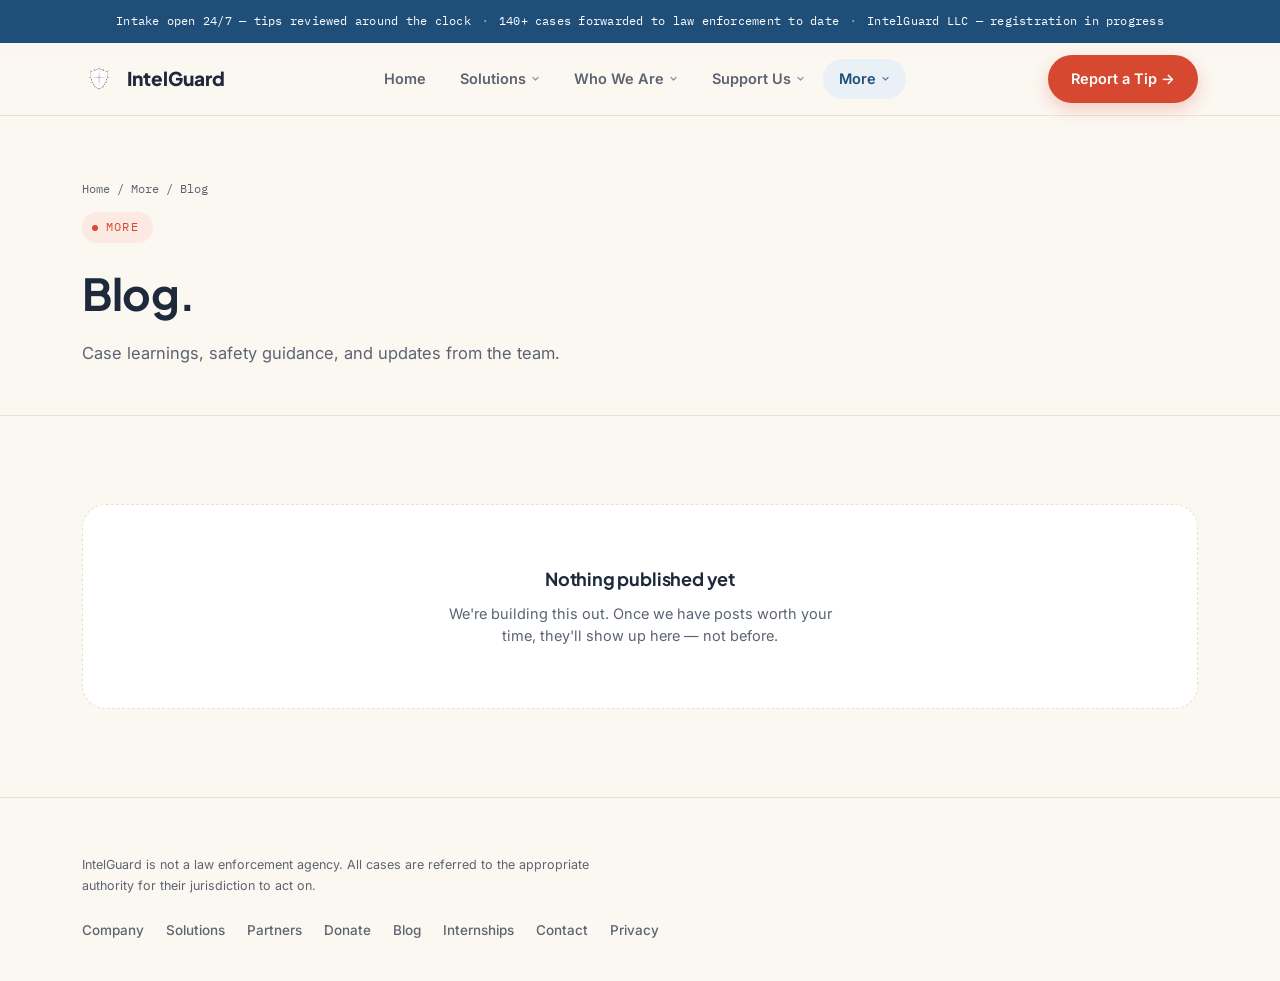
==== blog.html @ dc1de582 "Add files via upload" ====
<!DOCTYPE html>
<html lang="en">
<head>
<meta charset="UTF-8">
<meta name="viewport" content="width=device-width, initial-scale=1.0">
<title>Blog — IntelGuard</title>
<style>
@import url('https://fonts.googleapis.com/css2?family=Plus+Jakarta+Sans:wght@500;600;700;800&family=Inter:wght@400;500;600&family=IBM+Plex+Mono:wght@400;500;600&display=swap');
:root{
  --paper:#FBF7F1; --card:#FFFFFF; --ink:#1E2A3B; --text-dim:#5C6472;
  --trust:#1F4E79; --trust-soft:#E9F1F7; --trust-line:#CADCE9;
  --warm:#D6482F; --warm-dark:#B83A24; --warm-soft:#FCEAE2; --warm-line:#F2C9B9;
  --line:#E9E2D3; --radius-lg:24px; --radius-md:16px; --radius-sm:10px;
}
*{box-sizing:border-box; margin:0; padding:0;}
html{scroll-behavior:smooth;}
body{background:var(--paper); color:var(--ink); font-family:'Inter',sans-serif; line-height:1.55; -webkit-font-smoothing:antialiased;}
h1,h2,h3{font-family:'Plus Jakarta Sans',sans-serif; font-weight:700; letter-spacing:-0.01em; color:var(--ink);}
.mono{font-family:'IBM Plex Mono',monospace;}
a{color:inherit;}
img,svg{display:block;}
:focus-visible{outline:2px solid var(--trust); outline-offset:3px;}
@media (prefers-reduced-motion: reduce){ *{animation-duration:.001ms !important; animation-iteration-count:1 !important; transition-duration:.001ms !important; scroll-behavior:auto !important;} }
.wrap{max-width:1180px; margin:0 auto; padding:0 32px;}
section{padding:88px 0;}
@media (max-width:720px){ section{padding:56px 0;} .wrap{padding:0 20px;} }
.eyebrow{font-family:'IBM Plex Mono',monospace; font-size:12px; letter-spacing:.1em; text-transform:uppercase; color:var(--warm); display:inline-flex; align-items:center; gap:8px; margin-bottom:16px; background:var(--warm-soft); padding:6px 14px 6px 10px; border-radius:100px;}
.eyebrow::before{content:''; width:6px; height:6px; border-radius:50%; background:var(--warm); display:inline-block;}
.eyebrow.trust{color:var(--trust); background:var(--trust-soft);}
.eyebrow.trust::before{background:var(--trust);}

/* status strip */
.status-strip{background:var(--trust); color:#fff;}
.status-strip .wrap{display:flex; align-items:center; justify-content:center; gap:8px; padding:9px 32px; text-align:center; flex-wrap:wrap;}
.status-strip p{font-size:12px; font-family:'IBM Plex Mono',monospace; letter-spacing:.02em;}
.status-strip .sep{opacity:.5; padding:0 4px;}

/* nav + dropdowns */
nav{position:sticky; top:0; left:0; right:0; z-index:50; background:rgba(251,247,241,.94); backdrop-filter:blur(10px); border-bottom:1px solid var(--line);}
nav .wrap{display:flex; align-items:center; justify-content:space-between; height:72px;}
.logo{display:flex; align-items:center; gap:11px; font-family:'Plus Jakarta Sans',sans-serif; font-weight:800; font-size:19px; text-decoration:none;}
.logo img{width:34px; height:34px;}
.nav-links{position:relative; display:flex; align-items:center; gap:2px; font-size:14.5px; color:var(--text-dim); font-weight:600;}
.nav-links > a.nav-top, .nav-item > a.nav-top{position:relative; z-index:2; text-decoration:none; padding:9px 16px; border-radius:100px; color:var(--text-dim); transition:color .2s; display:inline-flex; align-items:center; gap:5px;}
.nav-links > a.nav-top:hover, .nav-item > a.nav-top:hover{color:var(--trust);}
.nav-links > a.nav-top.active, .nav-item > a.nav-top.active{color:var(--trust);}
.nav-indicator{position:absolute; top:0; height:100%; background:var(--trust-soft); border-radius:100px; z-index:1; transition:left .32s cubic-bezier(.65,0,.35,1), width .32s cubic-bezier(.65,0,.35,1), opacity .2s; opacity:0;}
.nav-links:hover .nav-indicator{opacity:1;}
.nav-indicator.settled{opacity:1;}
.nav-item{position:relative;}
.chev{width:9px; height:9px; transition:transform .2s; opacity:.7;}
.nav-item:hover .chev{transform:rotate(180deg);}
.dropdown-panel{
  position:absolute; top:calc(100% + 10px); left:0; background:#fff; border-radius:18px;
  box-shadow:0 24px 48px -18px rgba(30,42,59,.28); border:1px solid var(--line);
  padding:8px; min-width:200px; z-index:5;
  opacity:0; visibility:hidden; transform:translateY(-6px);
  transition:opacity .18s ease, transform .18s ease, visibility .18s;
}
.nav-item:hover .dropdown-panel, .nav-item:focus-within .dropdown-panel{opacity:1; visibility:visible; transform:translateY(0);}
.dropdown-panel a{display:block; padding:11px 14px; border-radius:12px; color:var(--ink); text-decoration:none; font-weight:600; font-size:14px; transition:background .15s, color .15s;}
.dropdown-panel a:hover{background:var(--trust-soft); color:var(--trust);}
@media (max-width:1040px){ .nav-links{display:none;} }

.btn{font-family:'Inter',sans-serif; font-weight:600; font-size:14.5px; padding:12px 22px; border-radius:100px; cursor:pointer; border:1.5px solid transparent; text-decoration:none; display:inline-flex; align-items:center; gap:8px; transition:all .15s;}
.btn-primary{background:var(--warm); color:#fff; box-shadow:0 6px 16px rgba(214,72,47,.25);}
.btn-primary:hover{background:var(--warm-dark); transform:translateY(-1px);}
.btn-trust{background:var(--trust); color:#fff; box-shadow:0 6px 16px rgba(31,78,121,.22);}
.btn-trust:hover{background:#173e63; transform:translateY(-1px);}
.btn-ghost{border-color:var(--line); color:var(--ink); background:var(--card);}
.btn-ghost:hover{border-color:var(--trust); color:var(--trust);}
.btn-lg{padding:15px 26px; font-size:15.5px;}

/* page header (non-home pages) */
.pagehead{padding:64px 0 48px; border-bottom:1px solid var(--line);}
.pagehead .crumb{font-family:'IBM Plex Mono',monospace; font-size:12px; color:var(--text-dim); margin-bottom:14px;}
.pagehead h1{font-size:clamp(30px,3.6vw,44px); margin-bottom:14px;}
.pagehead p{font-size:16.5px; color:var(--text-dim); max-width:600px;}
.page-photo{width:100%; height:260px; object-fit:cover; border-radius:var(--radius-lg); margin-top:32px; box-shadow:0 20px 50px -30px rgba(30,42,59,.3);}

/* hero */
.hero{padding-top:64px; padding-bottom:40px;}
.hero .wrap{display:grid; grid-template-columns:1.05fr .95fr; gap:56px; align-items:center;}
@media (max-width:900px){ .hero .wrap{grid-template-columns:1fr;} }
.hero h1{font-size:clamp(34px,4.4vw,54px); line-height:1.1; margin-bottom:20px;}
.hero h1 em{font-style:normal; color:var(--warm);}
.hero p.lede{font-size:17.5px; color:var(--text-dim); max-width:540px; margin-bottom:30px;}
.hero-ctas{display:flex; gap:14px; flex-wrap:wrap; margin-bottom:26px;}
.hero-note{font-size:13px; color:var(--text-dim); max-width:480px;}
.hero-note a{color:var(--trust); text-decoration:underline; font-weight:600;}
.hero-photo-wrap{position:relative; aspect-ratio:1/1; border-radius:var(--radius-lg); overflow:hidden; box-shadow:0 20px 50px -20px rgba(31,78,121,.3); border:1px solid var(--line);}
.hero-photo-wrap img{width:100%; height:100%; object-fit:cover;}
.hero-photo-wrap::after{content:''; position:absolute; inset:0; background:linear-gradient(0deg, rgba(30,42,59,.55) 0%, transparent 40%);}
.hero-photo-cap{position:absolute; bottom:18px; left:18px; right:18px; color:#fff; font-size:12px; font-family:'IBM Plex Mono',monospace; letter-spacing:.03em; z-index:2;}

.partners{background:var(--card); border-top:1px solid var(--line); border-bottom:1px solid var(--line); padding:28px 0;}
.partners .wrap{display:flex; align-items:center; gap:32px; flex-wrap:wrap; justify-content:center;}
.partners .lbl{font-family:'IBM Plex Mono',monospace; font-size:11px; letter-spacing:.08em; text-transform:uppercase; color:var(--text-dim);}
.partner-name{font-family:'Plus Jakarta Sans'; font-weight:700; font-size:14.5px; color:var(--text-dim); opacity:.75;}

.quick-grid{display:grid; grid-template-columns:repeat(3,1fr); gap:18px; margin-top:8px;}
@media (max-width:860px){ .quick-grid{grid-template-columns:1fr;} }
.quick-card{background:var(--card); border:1px solid var(--line); border-radius:var(--radius-md); padding:26px; text-decoration:none; display:block; box-shadow:0 8px 20px -16px rgba(30,42,59,.15); transition:transform .18s, box-shadow .18s;}
.quick-card:hover{transform:translateY(-3px); box-shadow:0 16px 30px -18px rgba(30,42,59,.28);}
.quick-card .idx{font-family:'IBM Plex Mono',monospace; font-size:11.5px; color:var(--warm); margin-bottom:12px; display:inline-block; background:var(--warm-soft); padding:4px 10px; border-radius:100px;}
.quick-card h3{font-size:16.5px; margin-bottom:8px;}
.quick-card p{font-size:13.5px; color:var(--text-dim); margin-bottom:14px;}
.quick-card .go{font-size:13px; font-weight:700; color:var(--trust);}

.stat-grid{display:grid; grid-template-columns:repeat(4,1fr); gap:20px; margin-top:52px;}
@media (max-width:800px){ .stat-grid{grid-template-columns:1fr 1fr;} }
.stat{background:var(--card); border:1px solid var(--line); border-radius:var(--radius-md); padding:24px; box-shadow:0 8px 24px -16px rgba(30,42,59,.15);}
.stat .num{font-family:'Plus Jakarta Sans'; font-weight:800; font-size:clamp(22px,2.2vw,30px); color:var(--trust);}
.stat .cap{font-size:13px; color:var(--text-dim); margin-top:8px;}

/* Thorn-style impact split: headline+tooltip copy left, stat list right */
.impact{background:var(--card); border-top:1px solid var(--line); border-bottom:1px solid var(--line);}
.impact-split{display:grid; grid-template-columns:1.1fr 0.9fr; gap:64px; align-items:start;}
@media (max-width:900px){ .impact-split{grid-template-columns:1fr; gap:40px;} }
.impact-copy h2{font-size:clamp(28px,3.4vw,40px); margin-bottom:20px; line-height:1.15;}
.impact-copy p{font-size:16.5px; color:var(--text-dim); margin-bottom:18px;}
.term{position:relative; border-bottom:1px dashed var(--trust-line); cursor:help;}
.term .q{display:inline-flex; width:15px; height:15px; border-radius:50%; background:var(--warm-soft); color:var(--warm-dark); font-family:'IBM Plex Mono',monospace; font-size:9px; align-items:center; justify-content:center; margin-left:3px; vertical-align:middle;}
.term .tip{position:absolute; bottom:135%; left:50%; transform:translateX(-50%); background:var(--ink); color:#fff; padding:10px 12px; border-radius:10px; font-size:12.5px; line-height:1.5; width:230px; opacity:0; visibility:hidden; pointer-events:none; transition:opacity .15s, visibility .15s; z-index:10;}
.term .tip::after{content:''; position:absolute; top:100%; left:50%; transform:translateX(-50%); border:6px solid transparent; border-top-color:var(--ink);}
.term:hover .tip, .term:focus-within .tip{opacity:1; visibility:visible;}
.impact-stat-list{display:flex; flex-direction:column;}
.impact-stat-list .lbl{font-family:'IBM Plex Mono',monospace; font-size:12px; letter-spacing:.05em; text-transform:uppercase; color:var(--text-dim); margin-bottom:6px;}
.impact-stat{padding:22px 0; border-top:1px solid var(--line);}
.impact-stat:first-of-type{border-top:none; padding-top:0;}
.impact-stat .num{font-family:'Plus Jakarta Sans'; font-weight:800; font-size:clamp(30px,3.4vw,42px); color:var(--trust); line-height:1.1;}
.impact-stat .cap{font-size:13.5px; color:var(--text-dim); margin-top:6px; text-transform:uppercase; letter-spacing:.03em; font-family:'IBM Plex Mono',monospace;}

.sec-head{max-width:640px; margin-bottom:48px;}
.sec-head h2{font-size:clamp(26px,3vw,36px); margin-bottom:14px;}
.sec-head p{color:var(--text-dim); font-size:16.5px;}

.split{display:grid; grid-template-columns:1fr 1fr; gap:56px; align-items:start;}
@media (max-width:860px){ .split{grid-template-columns:1fr;} }
.info-block{background:var(--card); border:1px solid var(--line); border-radius:var(--radius-md); padding:24px; margin-bottom:16px;}
.info-block h3{font-size:15.5px; margin-bottom:8px;}
.info-block p{font-size:14px; color:var(--text-dim);}
.quote{margin-top:24px; padding:22px 24px; background:var(--trust-soft); border-radius:var(--radius-md); border-left:3px solid var(--trust);}
.quote p{font-size:16px; font-style:italic; color:#274a63; margin-bottom:8px;}
.quote .who{font-size:12.5px; color:var(--trust); font-family:'IBM Plex Mono',monospace;}

.values-grid{display:grid; grid-template-columns:repeat(4,1fr); gap:16px;}
@media (max-width:900px){ .values-grid{grid-template-columns:1fr 1fr;} }
@media (max-width:520px){ .values-grid{grid-template-columns:1fr;} }
.value-card{background:var(--card); border:1px solid var(--line); border-radius:var(--radius-md); padding:26px 22px; box-shadow:0 8px 20px -16px rgba(30,42,59,.15);}
.value-card .tag{font-family:'IBM Plex Mono',monospace; font-size:11px; color:var(--warm); text-transform:uppercase; letter-spacing:.06em; background:var(--warm-soft); padding:4px 10px; border-radius:100px; display:inline-block; margin-bottom:14px;}
.value-card h3{font-size:16px; margin-bottom:8px;}
.value-card p{font-size:13.5px; color:var(--text-dim);}
.values-note{margin-top:32px; background:var(--warm-soft); border:1px solid var(--warm-line); border-radius:var(--radius-md); padding:22px 26px; font-size:14.5px; color:#6B4E42;}

.guide-grid{display:grid; grid-template-columns:1fr 1fr; gap:20px;}
@media (max-width:800px){ .guide-grid{grid-template-columns:1fr;} }
.guide-card{background:var(--trust-soft); border-radius:var(--radius-md); padding:26px; border:1px solid var(--trust-line);}
.guide-card.dont{border-color:var(--warm-line); background:var(--warm-soft);}
.guide-card h3{font-size:15px; margin-bottom:14px; display:flex; align-items:center; gap:10px;}
.guide-card .mark{width:24px; height:24px; border-radius:50%; display:flex; align-items:center; justify-content:center; color:#fff; font-weight:700; font-size:13px; flex:none;}
.guide-card.do .mark{background:var(--trust);}
.guide-card.dont .mark{background:var(--warm);}
.guide-card ul{padding-left:18px; font-size:14px; color:#3E5A70;}
.guide-card.dont ul{color:#6B4E42;}
.guide-card li{margin-bottom:8px;}
.guide-highlight{margin-top:20px; font-size:13.5px; color:#3E5A70; background:var(--card); border:1px solid var(--trust-line); border-radius:var(--radius-sm); padding:14px 16px;}

.team-subhead{font-family:'IBM Plex Mono',monospace; font-size:12px; letter-spacing:.08em; text-transform:uppercase; color:var(--text-dim); margin:40px 0 18px;}
.team-subhead:first-of-type{margin-top:0;}

.email-grid{display:grid; grid-template-columns:repeat(3,1fr); gap:18px;}
@media (max-width:900px){ .email-grid{grid-template-columns:1fr;} }
.email-card{background:var(--card); border:1px solid var(--line); border-radius:var(--radius-lg); padding:28px; box-shadow:0 8px 24px -16px rgba(30,42,59,.15);}
.email-card .ico{width:40px; height:40px; border-radius:12px; background:var(--trust-soft); color:var(--trust); display:flex; align-items:center; justify-content:center; font-family:'Plus Jakarta Sans'; font-weight:800; margin-bottom:16px;}
.email-card.tip .ico{background:var(--warm-soft); color:var(--warm);}
.email-card h3{font-size:16.5px; margin-bottom:4px;}
.email-card .addr{display:inline-block; font-family:'IBM Plex Mono',monospace; font-size:13.5px; color:var(--trust); text-decoration:none; margin-bottom:14px; word-break:break-all;}
.email-card.tip .addr{color:var(--warm-dark);}
.email-card .addr:hover{text-decoration:underline;}
.email-card p{font-size:13.5px; color:var(--text-dim); margin-bottom:18px;}

.social-row{display:flex; gap:14px; flex-wrap:wrap; margin-top:12px;}
.social-card{display:flex; align-items:center; gap:12px; background:var(--card); border:1px solid var(--line); border-radius:var(--radius-md); padding:14px 20px; text-decoration:none; transition:border-color .15s, transform .15s;}
.social-card:hover{border-color:var(--trust); transform:translateY(-2px);}
.social-card .dot{width:9px; height:9px; border-radius:50%; background:var(--trust);}
.social-card .t1{font-family:'Plus Jakarta Sans'; font-weight:700; font-size:14px; display:block;}
.social-card .t2{font-size:11.5px; color:var(--text-dim);}

.side-list{margin-top:20px;}
.side-list li{list-style:none; display:flex; gap:14px; padding:16px 0; border-top:1px solid var(--line); font-size:14.5px; color:var(--text-dim);}
.side-list li:first-child{border-top:none;}
.side-list li .k{font-family:'IBM Plex Mono',monospace; color:#fff; background:var(--trust); flex:none; width:26px; height:26px; border-radius:50%; display:flex; align-items:center; justify-content:center; font-size:11px;}

.legal-footer{margin-top:22px; padding-top:18px; border-top:1px solid var(--line); font-size:12px; color:#8A8477; line-height:1.7;}

/* resource / crisis box */
.resource-box{background:var(--trust-soft); border:1px solid var(--trust-line); border-radius:var(--radius-md); padding:24px 26px; margin-top:32px;}
.resource-box h3{font-size:15px; margin-bottom:14px; color:var(--trust);}
.resource-box .r-item{display:flex; justify-content:space-between; align-items:baseline; gap:16px; padding:10px 0; border-top:1px solid var(--trust-line);}
.resource-box .r-item:first-of-type{border-top:none;}
.resource-box .r-name{font-size:14px; font-weight:600; color:#274a63;}
.resource-box .r-way{font-family:'IBM Plex Mono',monospace; font-size:13px; color:var(--trust);}

.empty-state{text-align:center; padding:60px 20px; background:var(--card); border:1px dashed var(--line); border-radius:var(--radius-lg);}
.empty-state h3{font-size:18px; margin-bottom:10px;}
.empty-state p{font-size:14.5px; color:var(--text-dim); max-width:420px; margin:0 auto;}

.donate-hero{background:var(--card); border:1px solid var(--line); border-radius:var(--radius-lg); padding:36px; text-align:center; box-shadow:0 20px 50px -30px rgba(30,42,59,.3);}
.donate-hero h3{font-size:20px; margin-bottom:10px;}
.donate-hero p{font-size:15px; color:var(--text-dim); max-width:460px; margin:0 auto 22px;}

/* quotes */
.quote-grid{display:grid; grid-template-columns:repeat(3,1fr); gap:18px;}
@media (max-width:860px){ .quote-grid{grid-template-columns:1fr;} }
.quote-card{background:var(--card); border:1px solid var(--line); border-radius:var(--radius-md); padding:26px; box-shadow:0 8px 20px -16px rgba(30,42,59,.15); position:relative;}
.quote-card .qmark{font-family:'Plus Jakarta Sans'; font-size:34px; color:var(--trust-line); line-height:1; margin-bottom:8px;}
.quote-card p{font-size:14.5px; color:var(--text-dim); font-style:italic; margin-bottom:16px;}
.quote-card .who{font-size:12.5px; font-weight:700; color:var(--ink);}
.quote-card .placeholder-tag{position:absolute; top:14px; right:14px; font-family:'IBM Plex Mono',monospace; font-size:9.5px; letter-spacing:.05em; text-transform:uppercase; color:var(--warm-dark); background:var(--warm-soft); padding:3px 8px; border-radius:100px;}

/* org chart */
.orgchart{position:relative; padding-top:12px;}
.org-tier{display:flex; justify-content:center; align-items:flex-start; gap:28px; margin-bottom:72px; flex-wrap:wrap; position:relative; z-index:2;}
.org-tier:last-child{margin-bottom:0;}
.org-node{width:216px; background:var(--card); border:1px solid var(--line); border-top:3px solid var(--trust); border-radius:var(--radius-lg); padding:22px 18px; text-align:center; box-shadow:0 10px 26px -16px rgba(30,42,59,.2);}
.org-node.dept{border-top:3px solid var(--warm);}
.org-node .tag{font-family:'IBM Plex Mono',monospace; font-size:10px; letter-spacing:.08em; text-transform:uppercase; color:var(--trust); background:var(--trust-soft); padding:4px 10px; border-radius:100px; display:inline-block; margin-bottom:12px;}
.org-node.dept .tag{color:var(--warm-dark); background:var(--warm-soft);}
.org-node .avatar{width:48px; height:48px; border-radius:50%; background:var(--trust-soft); color:var(--trust); display:flex; align-items:center; justify-content:center; font-family:'Plus Jakarta Sans'; font-weight:800; font-size:16px; margin:0 auto 12px;}
.org-node.dept .avatar{background:var(--warm-soft); color:var(--warm-dark);}
.org-node h3{font-size:15.5px; margin-bottom:2px;}
.org-node .role{font-size:12px; color:var(--text-dim); margin-bottom:10px; line-height:1.4;}
.org-node .em{font-size:11.5px; font-family:'IBM Plex Mono',monospace; color:var(--trust); text-decoration:none; word-break:break-all;}
.org-node .em:hover{text-decoration:underline;}
.org-node.deptlabel{border-top:3px dashed var(--text-dim); background:var(--paper); box-shadow:none;}
.org-node.deptlabel .tag{color:var(--text-dim); background:var(--card); border:1px solid var(--line);}
.org-node.deptlabel h3{margin-bottom:4px;}
.org-node.deptlabel .sub{font-size:11.5px; color:var(--text-dim); font-style:italic;}
.orgsvg{position:absolute; inset:0; width:100%; height:100%; z-index:1; overflow:visible; pointer-events:none;}
.org-line{stroke:var(--trust-line); stroke-width:2;}
@media (max-width:720px){ .org-tier{gap:20px; margin-bottom:56px;} .org-node{width:100%; max-width:260px;} }

footer{padding:56px 0 40px; border-top:1px solid var(--line);}
.foot-grid{display:flex; justify-content:space-between; flex-wrap:wrap; gap:24px; align-items:flex-end;}
footer .foot-note{font-size:12.5px; color:var(--text-dim); max-width:520px; line-height:1.7;}
footer .foot-links{display:flex; gap:22px; font-size:13.5px; color:var(--text-dim); font-weight:500; flex-wrap:wrap;}
footer .foot-links a{text-decoration:none;}
footer .foot-links a:hover{color:var(--warm);}
</style>
</head>
<body>

<div class="status-strip">
  <div class="wrap">
    <p>Intake open 24/7 &mdash; tips reviewed around the clock</p>
    <span class="sep">&middot;</span>
    <p>140+ cases forwarded to law enforcement to date</p>
    <span class="sep">&middot;</span>
    <p>IntelGuard LLC &mdash; registration in progress</p>
  </div>
</div>
<nav>
  <div class="wrap">
    <a href="index.html" class="logo"><img src="[data-uri]" alt="IntelGuard shield logo">IntelGuard</a>
    <div class="nav-links" id="navLinks">
      <div class="nav-indicator" id="navIndicator"></div>
      <a href="index.html" class="nav-top">Home</a>

      <div class="nav-item">
        <a href="solutions-parents.html" class="nav-top ">Solutions
          <svg class="chev" viewBox="0 0 12 12" fill="none"><path d="M2.5 4.5L6 8L9.5 4.5" stroke="currentColor" stroke-width="1.6" stroke-linecap="round" stroke-linejoin="round"/></svg>
        </a>
        <div class="dropdown-panel">
          <a href="solutions-parents.html">For Parents</a>
          <a href="solutions-youth.html">For Youth</a>
          <a href="solutions-survivors.html">For Survivors</a>
        </div>
      </div>

      <div class="nav-item">
        <a href="company.html" class="nav-top ">Who We Are
          <svg class="chev" viewBox="0 0 12 12" fill="none"><path d="M2.5 4.5L6 8L9.5 4.5" stroke="currentColor" stroke-width="1.6" stroke-linecap="round" stroke-linejoin="round"/></svg>
        </a>
        <div class="dropdown-panel">
          <a href="company.html">Company</a>
          <a href="values.html">Values</a>
          <a href="team.html">Team</a>
        </div>
      </div>

      <div class="nav-item">
        <a href="donate.html" class="nav-top ">Support Us
          <svg class="chev" viewBox="0 0 12 12" fill="none"><path d="M2.5 4.5L6 8L9.5 4.5" stroke="currentColor" stroke-width="1.6" stroke-linecap="round" stroke-linejoin="round"/></svg>
        </a>
        <div class="dropdown-panel">
          <a href="donate.html">Donate</a>
          <a href="partners.html">Our Partners</a>
        </div>
      </div>

      <div class="nav-item">
        <a href="contact.html" class="nav-top active">More
          <svg class="chev" viewBox="0 0 12 12" fill="none"><path d="M2.5 4.5L6 8L9.5 4.5" stroke="currentColor" stroke-width="1.6" stroke-linecap="round" stroke-linejoin="round"/></svg>
        </a>
        <div class="dropdown-panel">
          <a href="contact.html">Contact Us</a>
          <a href="blog.html">Blog</a>
          <a href="https://careers.intelguard.org">Careers</a>
          <a href="internships.html">Internship Program</a>
          <a href="privacy.html">Privacy Policy</a>
        </div>
      </div>
    </div>
    <a href="https://reports.intelguard.org" target="_blank" rel="noopener" class="btn btn-primary">Report a Tip &rarr;</a>
  </div>
</nav>


<div class="pagehead">
  <div class="wrap">
    <div class="crumb">Home / More / Blog</div>
    <div class="eyebrow">More</div>
    <h1>Blog.</h1>
    <p>Case learnings, safety guidance, and updates from the team.</p>
  </div>
</div>

<section>
  <div class="wrap">
    <div class="empty-state">
      <h3>Nothing published yet</h3>
      <p>We're building this out. Once we have posts worth your time, they'll show up here &mdash; not before.</p>
    </div>
  </div>
</section>


<footer>
  <div class="wrap foot-grid">
    <div class="foot-note">IntelGuard is not a law enforcement agency. All cases are referred to the appropriate authority for their jurisdiction to act on.</div>
    <div class="foot-links">
      <a href="company.html">Company</a>
      <a href="solutions-parents.html">Solutions</a>
      <a href="partners.html">Partners</a>
      <a href="donate.html">Donate</a>
      <a href="blog.html">Blog</a>
      <a href="internships.html">Internships</a>
      <a href="contact.html">Contact</a>
      <a href="privacy.html">Privacy</a>
    </div>
  </div>
</footer>

<script>
(function(){
  const links = document.getElementById('navLinks');
  const indicator = document.getElementById('navIndicator');
  const items = links.querySelectorAll('a.nav-top');
  function moveTo(el){
    const cRect = links.getBoundingClientRect();
    const r = el.getBoundingClientRect();
    indicator.style.left = (r.left - cRect.left) + 'px';
    indicator.style.width = r.width + 'px';
  }
  const active = links.querySelector('a.nav-top.active');
  if(active){ moveTo(active); indicator.classList.add('settled'); }
  items.forEach(a => { a.addEventListener('mouseenter', () => moveTo(a)); });
  links.addEventListener('mouseleave', () => { if(active) moveTo(active); });
  window.addEventListener('resize', () => { if(active) moveTo(active); });
})();
</script>
</body>
</html>
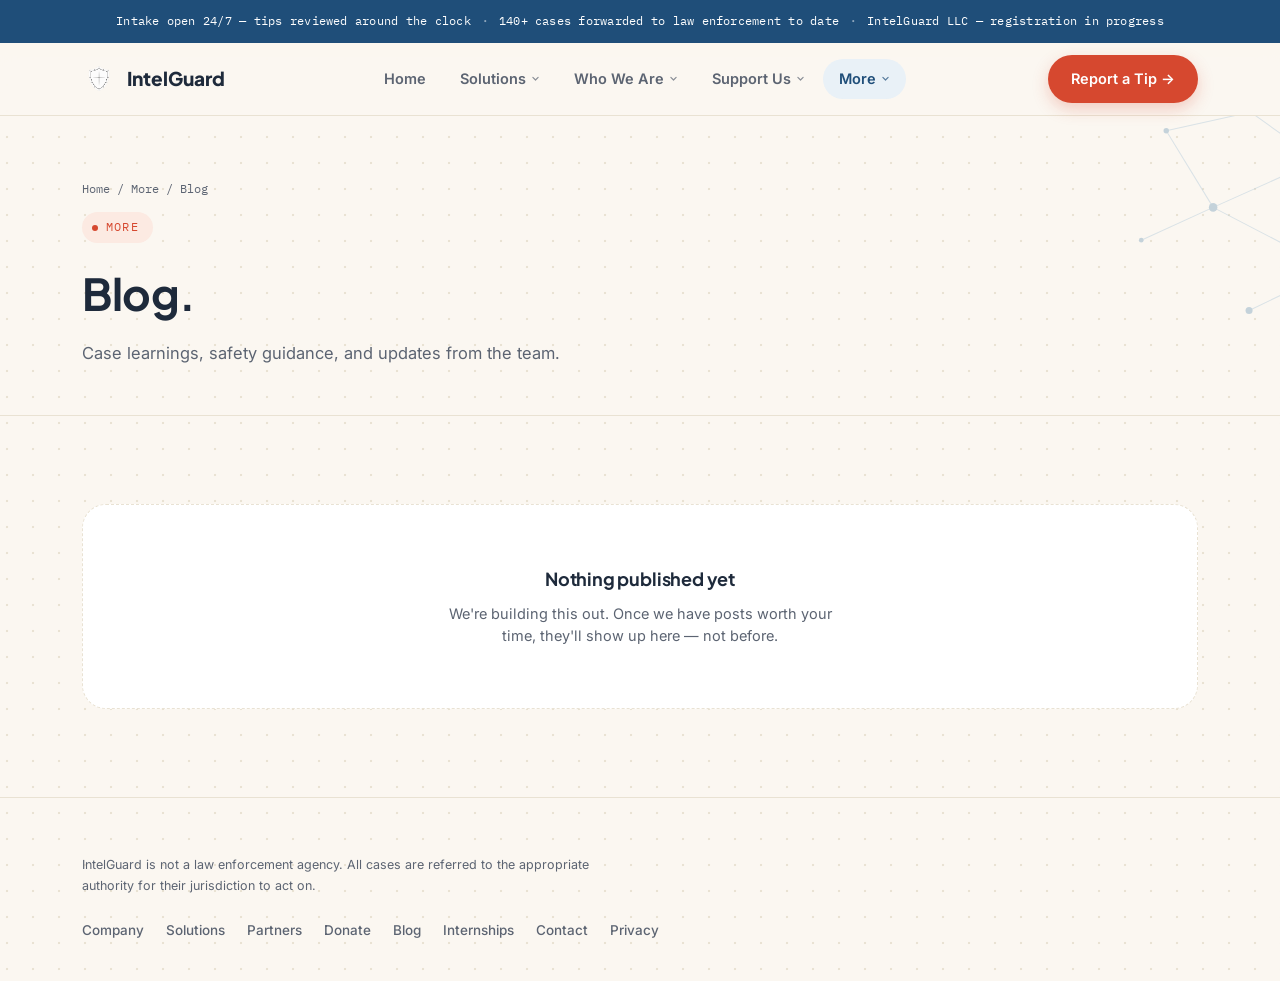
==== commit 1a0df1e1: "Update blog.html" ====
--- a/blog.html
+++ b/blog.html
@@ -14,7 +14,7 @@
 }
 *{box-sizing:border-box; margin:0; padding:0;}
 html{scroll-behavior:smooth;}
-body{background:var(--paper); color:var(--ink); font-family:'Inter',sans-serif; line-height:1.55; -webkit-font-smoothing:antialiased;}
+body{background-color:var(--paper); color:var(--ink); font-family:'Inter',sans-serif; line-height:1.55; -webkit-font-smoothing:antialiased; background-image:radial-gradient(var(--line) 1px, transparent 1.6px); background-size:26px 26px; background-position:-6px -6px;}
 h1,h2,h3{font-family:'Plus Jakarta Sans',sans-serif; font-weight:700; letter-spacing:-0.01em; color:var(--ink);}
 .mono{font-family:'IBM Plex Mono',monospace;}
 a{color:inherit;}
@@ -72,14 +72,19 @@
 .btn-lg{padding:15px 26px; font-size:15.5px;}
 
 /* page header (non-home pages) */
-.pagehead{padding:64px 0 48px; border-bottom:1px solid var(--line);}
+.pagehead{padding:64px 0 48px; border-bottom:1px solid var(--line); position:relative; overflow:hidden;}
+.pagehead::after{content:''; position:absolute; top:-40px; right:-80px; width:500px; height:360px; background:url('data:image/svg+xml,%3Csvg%20xmlns%3D%22http%3A//www.w3.org/2000/svg%22%20width%3D%22640%22%20height%3D%22440%22%20viewBox%3D%220%200%20640%20440%22%3E%0A%3Cg%20fill%3D%22none%22%20stroke%3D%22%23B9CEDC%22%20stroke-width%3D%221.3%22%3E%0A%3Cline%20x1%3D%22500%22%20y1%3D%2246%22%20x2%3D%22586%22%20y2%3D%22108%22/%3E%0A%3Cline%20x1%3D%22586%22%20y1%3D%22108%22%20x2%3D%22452%22%20y2%3D%22168%22/%3E%0A%3Cline%20x1%3D%22452%22%20y1%3D%22168%22%20x2%3D%22606%22%20y2%3D%22248%22/%3E%0A%3Cline%20x1%3D%22606%22%20y1%3D%22248%22%20x2%3D%22498%22%20y2%3D%22300%22/%3E%0A%3Cline%20x1%3D%22452%22%20y1%3D%22168%22%20x2%3D%22392%22%20y2%3D%2270%22/%3E%0A%3Cline%20x1%3D%22392%22%20y1%3D%2270%22%20x2%3D%22500%22%20y2%3D%2246%22/%3E%0A%3Cline%20x1%3D%22452%22%20y1%3D%22168%22%20x2%3D%22360%22%20y2%3D%22210%22/%3E%0A%3Cline%20x1%3D%22606%22%20y1%3D%22248%22%20x2%3D%22560%22%20y2%3D%22360%22/%3E%0A%3C/g%3E%0A%3Cg%20fill%3D%22%238FAFC5%22%3E%0A%3Ccircle%20cx%3D%22500%22%20cy%3D%2246%22%20r%3D%224.5%22/%3E%0A%3Ccircle%20cx%3D%22586%22%20cy%3D%22108%22%20r%3D%223.5%22/%3E%0A%3Ccircle%20cx%3D%22452%22%20cy%3D%22168%22%20r%3D%225.5%22/%3E%0A%3Ccircle%20cx%3D%22606%22%20cy%3D%22248%22%20r%3D%223.5%22/%3E%0A%3Ccircle%20cx%3D%22498%22%20cy%3D%22300%22%20r%3D%224.5%22/%3E%0A%3Ccircle%20cx%3D%22392%22%20cy%3D%2270%22%20r%3D%223.5%22/%3E%0A%3Ccircle%20cx%3D%22360%22%20cy%3D%22210%22%20r%3D%223%22/%3E%0A%3Ccircle%20cx%3D%22560%22%20cy%3D%22360%22%20r%3D%224%22/%3E%0A%3C/g%3E%0A%3C/svg%3E') no-repeat top right / contain; opacity:.5; z-index:-1; pointer-events:none;}
+@media (max-width:720px){.pagehead::after{width:280px; height:210px; opacity:.35;}}
 .pagehead .crumb{font-family:'IBM Plex Mono',monospace; font-size:12px; color:var(--text-dim); margin-bottom:14px;}
 .pagehead h1{font-size:clamp(30px,3.6vw,44px); margin-bottom:14px;}
 .pagehead p{font-size:16.5px; color:var(--text-dim); max-width:600px;}
 .page-photo{width:100%; height:260px; object-fit:cover; border-radius:var(--radius-lg); margin-top:32px; box-shadow:0 20px 50px -30px rgba(30,42,59,.3);}
 
 /* hero */
-.hero{padding-top:64px; padding-bottom:40px;}
+.hero{padding-top:64px; padding-bottom:40px; position:relative; overflow:hidden;}
+.hero::after{content:''; position:absolute; top:-30px; right:-70px; width:560px; height:400px; background:url('data:image/svg+xml,%3Csvg%20xmlns%3D%22http%3A//www.w3.org/2000/svg%22%20width%3D%22640%22%20height%3D%22440%22%20viewBox%3D%220%200%20640%20440%22%3E%0A%3Cg%20fill%3D%22none%22%20stroke%3D%22%23B9CEDC%22%20stroke-width%3D%221.3%22%3E%0A%3Cline%20x1%3D%22500%22%20y1%3D%2246%22%20x2%3D%22586%22%20y2%3D%22108%22/%3E%0A%3Cline%20x1%3D%22586%22%20y1%3D%22108%22%20x2%3D%22452%22%20y2%3D%22168%22/%3E%0A%3Cline%20x1%3D%22452%22%20y1%3D%22168%22%20x2%3D%22606%22%20y2%3D%22248%22/%3E%0A%3Cline%20x1%3D%22606%22%20y1%3D%22248%22%20x2%3D%22498%22%20y2%3D%22300%22/%3E%0A%3Cline%20x1%3D%22452%22%20y1%3D%22168%22%20x2%3D%22392%22%20y2%3D%2270%22/%3E%0A%3Cline%20x1%3D%22392%22%20y1%3D%2270%22%20x2%3D%22500%22%20y2%3D%2246%22/%3E%0A%3Cline%20x1%3D%22452%22%20y1%3D%22168%22%20x2%3D%22360%22%20y2%3D%22210%22/%3E%0A%3Cline%20x1%3D%22606%22%20y1%3D%22248%22%20x2%3D%22560%22%20y2%3D%22360%22/%3E%0A%3C/g%3E%0A%3Cg%20fill%3D%22%238FAFC5%22%3E%0A%3Ccircle%20cx%3D%22500%22%20cy%3D%2246%22%20r%3D%224.5%22/%3E%0A%3Ccircle%20cx%3D%22586%22%20cy%3D%22108%22%20r%3D%223.5%22/%3E%0A%3Ccircle%20cx%3D%22452%22%20cy%3D%22168%22%20r%3D%225.5%22/%3E%0A%3Ccircle%20cx%3D%22606%22%20cy%3D%22248%22%20r%3D%223.5%22/%3E%0A%3Ccircle%20cx%3D%22498%22%20cy%3D%22300%22%20r%3D%224.5%22/%3E%0A%3Ccircle%20cx%3D%22392%22%20cy%3D%2270%22%20r%3D%223.5%22/%3E%0A%3Ccircle%20cx%3D%22360%22%20cy%3D%22210%22%20r%3D%223%22/%3E%0A%3Ccircle%20cx%3D%22560%22%20cy%3D%22360%22%20r%3D%224%22/%3E%0A%3C/g%3E%0A%3C/svg%3E') no-repeat top right / contain; opacity:.6; z-index:-1; pointer-events:none;}
+.hero::before{content:''; position:absolute; top:-120px; left:-160px; width:520px; height:520px; border-radius:50%; background:radial-gradient(circle, var(--trust-soft) 0%, transparent 68%); opacity:.8; z-index:-1; pointer-events:none;}
+@media (max-width:720px){.hero::after{width:320px; height:240px; opacity:.4;} .hero::before{width:340px; height:340px; top:-90px; left:-140px;}}
 .hero .wrap{display:grid; grid-template-columns:1.05fr .95fr; gap:56px; align-items:center;}
 @media (max-width:900px){ .hero .wrap{grid-template-columns:1fr;} }
 .hero h1{font-size:clamp(34px,4.4vw,54px); line-height:1.1; margin-bottom:20px;}
@@ -114,7 +119,7 @@
 .stat .cap{font-size:13px; color:var(--text-dim); margin-top:8px;}
 
 /* Thorn-style impact split: headline+tooltip copy left, stat list right */
-.impact{background:var(--card); border-top:1px solid var(--line); border-bottom:1px solid var(--line);}
+.impact{background:linear-gradient(155deg, var(--card) 0%, var(--card) 55%, var(--trust-soft) 145%); border-top:1px solid var(--line); border-bottom:1px solid var(--line);}
 .impact-split{display:grid; grid-template-columns:1.1fr 0.9fr; gap:64px; align-items:start;}
 @media (max-width:900px){ .impact-split{grid-template-columns:1fr; gap:40px;} }
 .impact-copy h2{font-size:clamp(28px,3.4vw,40px); margin-bottom:20px; line-height:1.15;}
@@ -371,4 +376,4 @@
 })();
 </script>
 </body>
-</html>+</html>
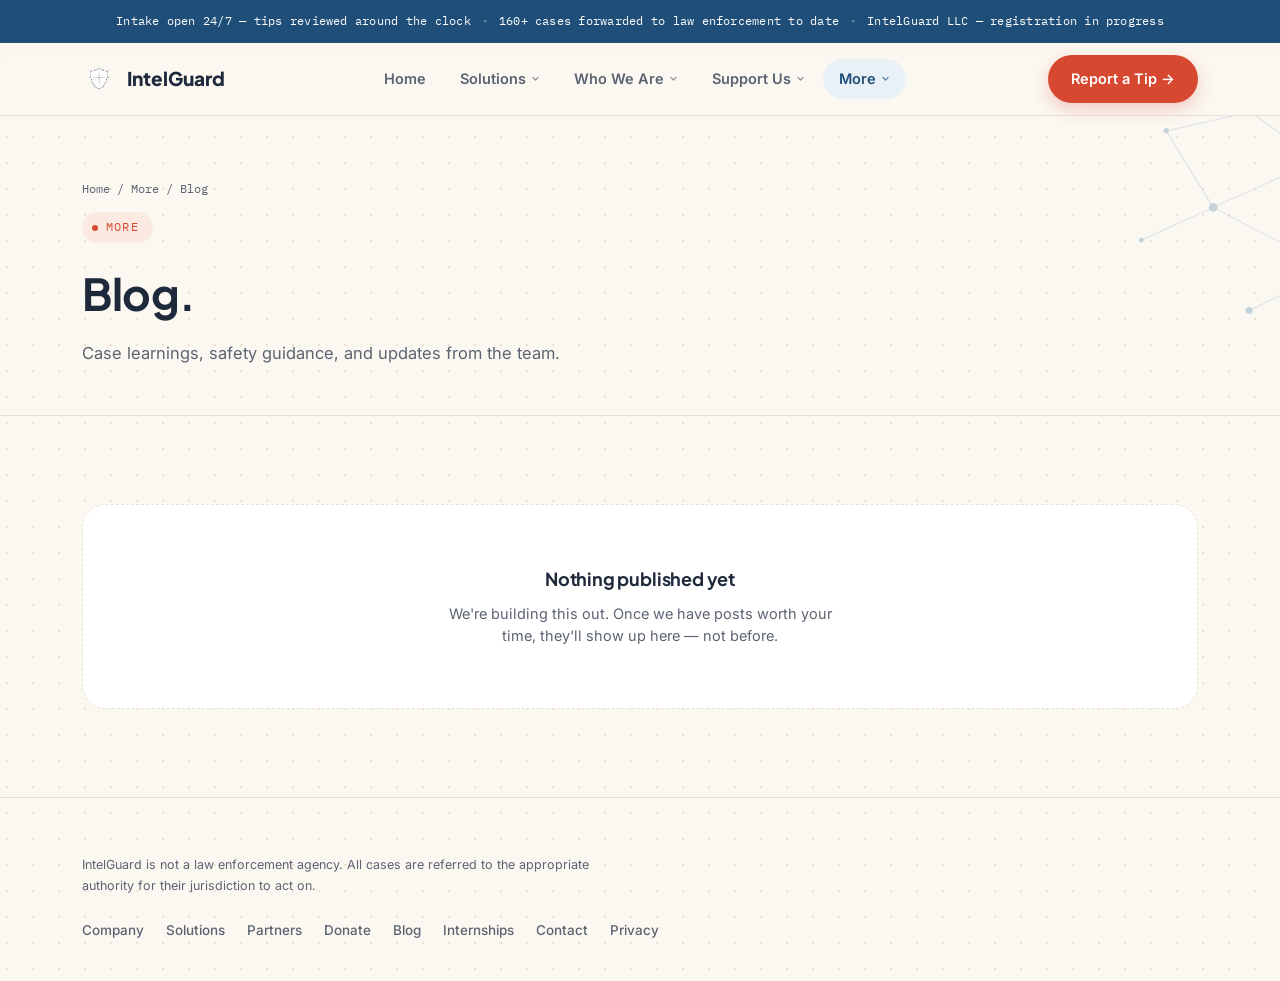
==== commit 5c4b555a: "Update blog.html" ====
--- a/blog.html
+++ b/blog.html
@@ -260,7 +260,7 @@
   <div class="wrap">
     <p>Intake open 24/7 &mdash; tips reviewed around the clock</p>
     <span class="sep">&middot;</span>
-    <p>140+ cases forwarded to law enforcement to date</p>
+    <p>160+ cases forwarded to law enforcement to date</p>
     <span class="sep">&middot;</span>
     <p>IntelGuard LLC &mdash; registration in progress</p>
   </div>
@@ -317,7 +317,7 @@
         </div>
       </div>
     </div>
-    <a href="https://reports.intelguard.org" target="_blank" rel="noopener" class="btn btn-primary">Report a Tip &rarr;</a>
+    <a href="https://discord.gg/intelguard" target="_blank" rel="noopener" class="btn btn-primary">Report a Tip &rarr;</a>
   </div>
 </nav>
 
